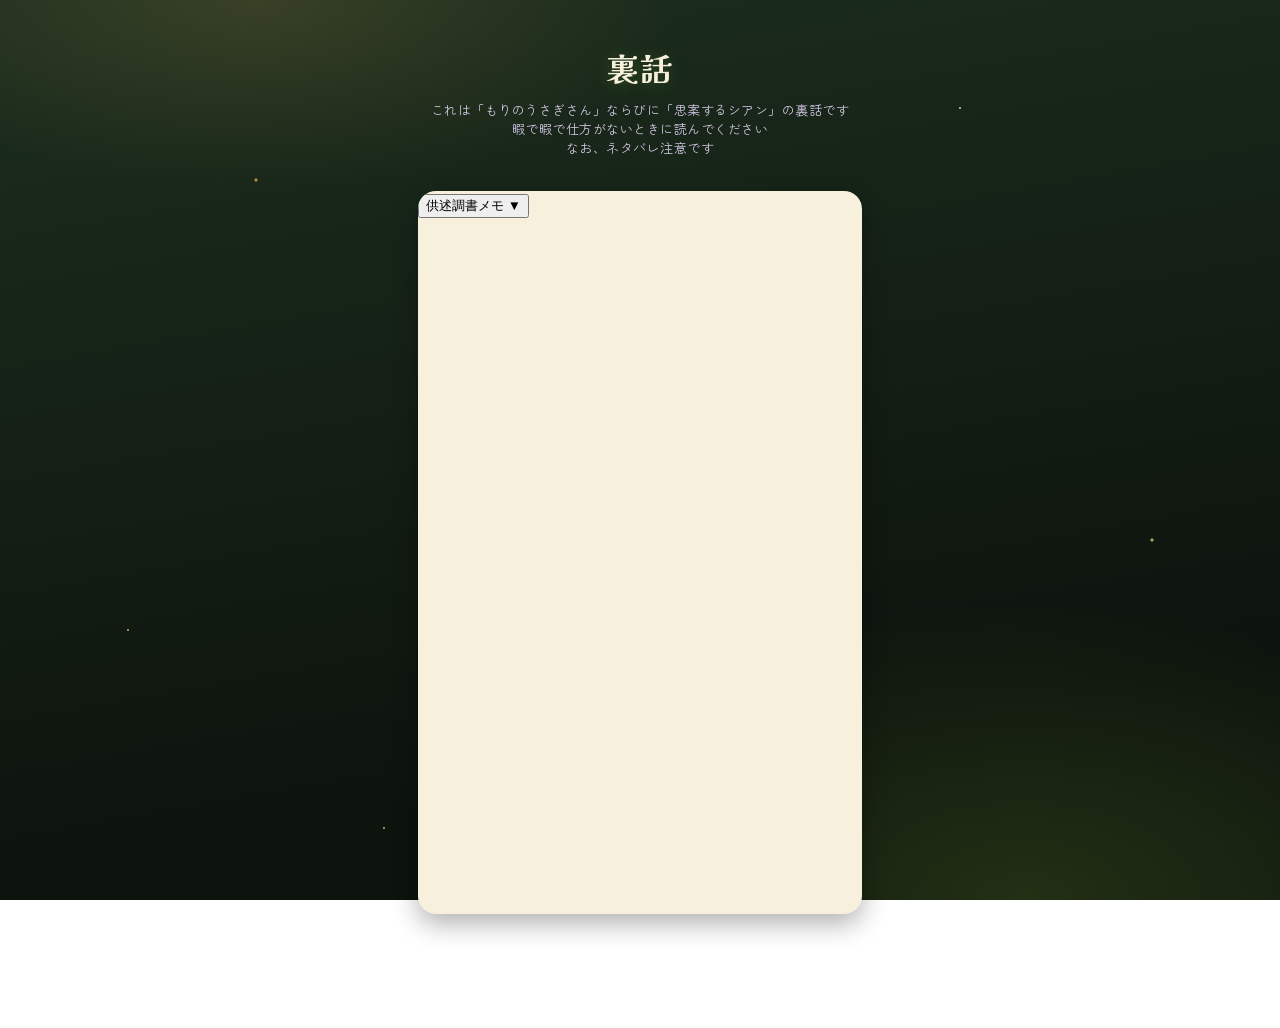
==== behind/index.html @ be64dba6 "まずは表示優先" ====
<!DOCTYPE html>
<html lang="ja">
<head>
<meta charset="UTF-8">
<meta name="viewport" content="width=device-width, initial-scale=1.0">
<meta name="theme-color" content="#10160c">
<title>うらばなし</title>
<link rel="stylesheet" href="../style.css">
</head>
<body>

<div class="wrap">
  <header class="masthead">
    <h1>裏話</h1>
    <p>これは「もりのうさぎさん」ならびに「思案するシアン」の裏話です</p>
    <p>暇で暇で仕方がないときに読んでください</p>
    <p>なお、ネタバレ注意です</p>
  </header>

  <div class="accordion" id="acc-2">
    <button class="accordion-toggle" onclick="toggleAccordion('acc-2')">
      <span>供述調書メモ</span>
      <span class="accordion-icon">▼</span>
    </button>
    <div class="accordion-body">
        1月18日午前10時23分、■■県警察署取調室において、次の通り供述した。<br><br>

        相尾：これからお話を伺わせていただきます。■■県警捜査二課の相尾です。お名前は三上剛(みかみごう)さんでよろしいでしょうか。<br>
        三上：あぁ。<br>
        相尾：では事件について伺いたいと思います。あの日は何が起こったんですか？<br>
        三上：もともと取引の予定が入ってたから、アニキと一緒にそれに出ようとしてた。<br>
        相尾：取引、ですか？<br>
        三上：そ。「新浜の方にとっておきのビルがありますよ！」って言ってきた奴らがいてさ。<br>
        相尾：その日はその方と一緒にビルに向かっていたと聞いていますが。<br>
        三上：合ってるよ。アニキにも聞きゃわかる。<br>
        相尾：そうですか。騙されたと分かったタイミングで通報はなされなかったんですか？<br>
        三上：俺たちみたいなヤツが通報するわけないだろ。まぁ、もし警察に捕まってなかったら、アイツら今頃魚の餌になってただろうなぁ。<br>
        相尾：なるほど。ありがとうございます。一旦今日の聞き込みは以上とさせていただきます。<br>
        三上：あ？もう終わり？<br>
        相尾：こちらで確認したいことは聞けましたので。また何かあればご連絡させていただきます。<br>
        三上：そーですか。まぁ呼ばれない限りこねーよ。こんなとこ。<br>
    </div>
  </div>
  
</body>
</html>
---- style.css ----
@import url("https://fonts.googleapis.com/css2?family=Kaisei+Decol:wght@500;700&family=Zen+Maru+Gothic:wght@400;500;700&family=Yomogi&display=swap");

:root {
  --bg-1: #1c2e1e;
  --bg-2: #0d130d;
  --paper: #f7f0dd;
  --paper-dark: #ecdfb8;
  --ink: #423422;
  --ink-soft: #8c7a56;
  --leaf: #8fc93a;
  --leaf-light: #cdec8e;
  --verified: #6b9c2f;
  --danger: #cf7d6e;
  --gold: #e8b95c;
  --lavender: #b98a4e;
  --serif: "Kaisei Decol", serif;
  --sans: "Zen Maru Gothic", sans-serif;
  --script: "Yomogi", cursive;
}

* { box-sizing: border-box; }

html { scroll-behavior: smooth; }

body {
  margin: 0;
  background:
    radial-gradient(ellipse 55% 35% at 20% 0%, rgba(232, 185, 92, 0.14), transparent 60%),
    radial-gradient(ellipse 70% 55% at 80% 100%, rgba(143, 201, 58, 0.16), transparent 60%),
    linear-gradient(170deg, var(--bg-1), var(--bg-2) 78%);
  background-attachment: fixed;
  color: var(--paper);
  font-family: var(--sans);
  min-height: 100vh;
  padding: 0 0 80px;
}

/* 森にまう蛍の光 */
body::before {
  content: "";
  position: fixed;
  inset: 0;
  pointer-events: none;
  opacity: 0.7;
  z-index: 0;
  background-image:
    radial-gradient(2px 2px at 20% 20%, #e8b95c 60%, transparent 100%),
    radial-gradient(1.5px 1.5px at 75% 12%, #cdec8e 60%, transparent 100%),
    radial-gradient(1.5px 1.5px at 45% 35%, #e8b95c 60%, transparent 100%),
    radial-gradient(2px 2px at 90% 60%, #cdec8e 60%, transparent 100%),
    radial-gradient(1.5px 1.5px at 10% 70%, #e8b95c 60%, transparent 100%),
    radial-gradient(2px 2px at 60% 85%, #cdec8e 60%, transparent 100%),
    radial-gradient(1.5px 1.5px at 30% 92%, #e8b95c 60%, transparent 100%);
  background-repeat: no-repeat;
}

.wrap {
  position: relative;
  z-index: 1;
  max-width: 480px;
  margin: 0 auto;
  padding: 44px 18px calc(20px + env(safe-area-inset-bottom, 0px));
}

/* ---------- ヘッダー ---------- */
.masthead {
  text-align: center;
  margin-bottom: 34px;
}

.masthead .tag {
  font-family: var(--script);
  font-size: 15px;
  letter-spacing: 1px;
  color: var(--leaf-light);
  display: block;
  margin-bottom: 10px;
}

.masthead h1 {
  font-family: var(--serif);
  font-weight: 700;
  font-size: 32px;
  letter-spacing: 2px;
  margin: 0 0 10px;
  color: var(--paper);
  text-shadow: 0 2px 18px rgba(143, 201, 58, 0.25);
}

.masthead p {
  font-size: 13px;
  color: #cfc4e0;
  margin: 0;
  letter-spacing: 0.5px;
}

.masthead .deco {
  color: var(--gold);
  letter-spacing: 8px;
  font-size: 12px;
  display: block;
  margin-top: 14px;
  opacity: 0.8;
}

/* ---------- 進捗トラッカー ---------- */
.progress {
  display: flex;
  justify-content: center;
  gap: 10px;
  margin: 0 0 30px;
  flex-wrap: wrap;
}

.progress .dot {
  width: 32px;
  height: 32px;
  border: 1.5px solid rgba(255, 255, 255, 0.25);
  border-radius: 50%;
  display: flex;
  align-items: center;
  justify-content: center;
  font-family: var(--sans);
  font-weight: 700;
  font-size: 12px;
  color: rgba(255, 255, 255, 0.4);
  transition: all 0.4s ease;
  background: rgba(255, 255, 255, 0.03);
}

.progress .dot.done {
  border-color: var(--leaf);
  color: var(--leaf-light);
  background: rgba(143, 201, 58, 0.16);
}

.progress .dot.current {
  border-color: var(--gold);
  color: var(--gold);
  box-shadow: 0 0 0 4px rgba(240, 196, 109, 0.15);
}

/* ---------- 注意事項カード（巻物ふう） ---------- */
.notice {
  background: var(--paper-dark);
  color: var(--ink);
  border-radius: 18px;
  padding: 22px 22px 20px;
  margin-bottom: 24px;
  position: relative;
  box-shadow: 0 14px 32px rgba(0, 0, 0, 0.35);
  border: 1px dashed #c9b489;
}

.notice::before {
  content: "🦉";
  display: block;
  text-align: center;
  color: var(--leaf);
  font-size: 16px;
  margin-bottom: 8px;
}

.notice h2 {
  font-family: var(--serif);
  font-size: 16px;
  text-align: center;
  margin: 0 0 14px;
  color: var(--ink);
}

.notice ul {
  margin: 0;
  padding: 0;
  list-style: none;
}

.notice li {
  font-size: 13px;
  line-height: 1.8;
  padding-left: 22px;
  position: relative;
  margin-bottom: 8px;
  color: var(--ink);
}

.notice li:last-child { margin-bottom: 0; }

.notice li::before {
  content: "🌿";
  position: absolute;
  left: 0;
  top: 0.5px;
  font-size: 12px;
}

/* ---------- カード（お話のページ） ---------- */
.case {
  background: var(--paper);
  color: var(--ink);
  border-radius: 22px;
  padding: 28px 24px 26px;
  margin-bottom: 26px;
  position: relative;
  box-shadow: 0 18px 40px rgba(0, 0, 0, 0.4), 0 1px 0 rgba(255, 255, 255, 0.5) inset;
  animation: rise 0.5s ease both;
}

@keyframes rise {
  from { opacity: 0; transform: translateY(14px); }
  to   { opacity: 1; transform: translateY(0); }
}

.case::before {
  content: "🌲 · 🍄 · 🌲";
  display: block;
  text-align: center;
  color: var(--leaf);
  font-size: 12px;
  letter-spacing: 3px;
  margin-bottom: 14px;
  opacity: 0.75;
}

.case .label {
  font-family: var(--script);
  font-size: 15px;
  color: var(--verified);
  display: flex;
  justify-content: space-between;
  align-items: center;
  margin-bottom: 12px;
}

.case .label .stamp {
  font-family: var(--sans);
  font-weight: 700;
  font-size: 10px;
  letter-spacing: 1px;
  color: #fff;
  background: var(--verified);
  padding: 4px 11px;
  border-radius: 999px;
  opacity: 0;
  transform: scale(1.5) rotate(-6deg);
  transition: all 0.35s cubic-bezier(0.2, 1.4, 0.4, 1);
}

.case.solved .label .stamp {
  opacity: 1;
  transform: scale(1) rotate(-6deg);
}

.case .question {
  font-family: var(--serif);
  font-size: 18px;
  line-height: 1.85;
  margin: 0 0 22px;
}

.case form {
  display: flex;
  gap: 10px;
}

.case input[type="text"] {
  flex: 1;
  font-family: var(--sans);
  font-size: 15px;
  padding: 13px 16px;
  border: 1.5px solid #e2d3ae;
  border-radius: 999px;
  background: #fffbf2;
  color: var(--ink);
  outline: none;
  transition: border-color 0.2s, box-shadow 0.2s;
}

.case input[type="text"]:focus {
  border-color: var(--leaf);
  box-shadow: 0 0 0 4px rgba(143, 201, 58, 0.18);
}

.case button {
  font-family: var(--sans);
  font-weight: 700;
  font-size: 14px;
  letter-spacing: 0.5px;
  padding: 13px 22px;
  border: none;
  border-radius: 999px;
  background: var(--leaf);
  color: #22350c;
  cursor: pointer;
  transition: background 0.2s, transform 0.1s;
}

.case button:hover { background: var(--leaf-light); }
.case button:active { transform: translateY(1px); }

.case .feedback {
  margin-top: 12px;
  font-size: 13px;
  font-family: var(--sans);
  letter-spacing: 0.3px;
  min-height: 18px;
}

.case .feedback.wrong { color: var(--danger); }
.case .feedback.correct { color: var(--verified); font-weight: 700; }

.case.shake { animation: rise 0.5s ease both, shake 0.4s ease; }
@keyframes shake {
  0%, 100% { transform: translateX(0); }
  20% { transform: translateX(-6px); }
  40% { transform: translateX(5px); }
  60% { transform: translateX(-4px); }
  80% { transform: translateX(3px); }
}

/* 正解画像（ポラロイドふう） */
.reveal {
  margin-top: 20px;
  max-height: 0;
  overflow: hidden;
  transition: max-height 0.6s ease;
}

.reveal .polaroid {
  background: #fff;
  padding: 10px 10px 16px;
  border-radius: 10px;
  box-shadow: 0 10px 24px rgba(0, 0, 0, 0.25);
}

.reveal .polaroid + .polaroid {
  margin-top: 14px;
}

.reveal img {
  width: 100%;
  display: block;
  border-radius: 4px;
  cursor: zoom-in;
}

.reveal .caption {
  font-family: var(--script);
  font-size: 13px;
  color: var(--ink-soft);
  text-align: center;
  margin-top: 8px;
}

/* ---------- 画像の拡大表示（ライトボックス） ---------- */
.lightbox {
  position: fixed;
  inset: 0;
  background: rgba(10, 14, 8, 0.92);
  display: flex;
  align-items: center;
  justify-content: center;
  padding: 24px;
  opacity: 0;
  visibility: hidden;
  transition: opacity 0.25s ease;
  z-index: 100;
}

.lightbox.open {
  opacity: 1;
  visibility: visible;
}

.lightbox img {
  max-width: 100%;
  max-height: 100%;
  border-radius: 6px;
  box-shadow: 0 20px 60px rgba(0, 0, 0, 0.6);
}

.lightbox-close {
  position: absolute;
  top: max(18px, env(safe-area-inset-top, 0px));
  right: 18px;
  width: 40px;
  height: 40px;
  border-radius: 50%;
  border: 1.5px solid rgba(255, 255, 255, 0.3);
  background: rgba(0, 0, 0, 0.3);
  color: var(--paper);
  font-size: 16px;
  cursor: pointer;
}

.case.solved input,
.case.solved button {
  opacity: 0.45;
  pointer-events: none;
}

/* ---------- 完了メッセージ ---------- */
.finale {
  text-align: center;
  padding: 36px 20px;
  animation: rise 0.6s ease both;
}

.finale .tag {
  font-family: var(--script);
  font-size: 15px;
  letter-spacing: 2px;
  color: var(--gold);
}

.finale h2 {
  font-family: var(--serif);
  font-size: 24px;
  margin: 10px 0;
  color: var(--paper);
}

.finale p {
  color: #cfc4e0;
  font-size: 14px;
}

/* ---------- 合言葉ゲート ---------- */
.passgate {
  margin-top: 8px;
  padding: 22px 20px;
  border-radius: 20px;
  border: 1.5px dashed rgba(185, 163, 221, 0.5);
  background: rgba(255, 255, 255, 0.04);
  text-align: center;
}

.passgate-label {
  font-family: var(--script);
  font-size: 15px;
  letter-spacing: 0.5px;
  color: var(--lavender);
  margin: 0 0 12px;
}

.passgate form {
  display: flex;
  gap: 8px;
}

.passgate input[type="text"] {
  flex: 1;
  font-family: var(--sans);
  font-size: 14px;
  padding: 12px 15px;
  border: 1.5px solid rgba(185, 163, 221, 0.4);
  border-radius: 999px;
  background: rgba(255, 255, 255, 0.06);
  color: var(--paper);
  outline: none;
  transition: border-color 0.2s, box-shadow 0.2s;
}

.passgate input[type="text"]::placeholder { color: #8f83a8; }

.passgate input[type="text"]:focus {
  border-color: var(--lavender);
  box-shadow: 0 0 0 4px rgba(185, 163, 221, 0.18);
}

.passgate button {
  font-family: var(--sans);
  font-weight: 700;
  font-size: 14px;
  padding: 12px 20px;
  border: 1.5px solid var(--lavender);
  border-radius: 999px;
  background: transparent;
  color: var(--lavender);
  cursor: pointer;
  transition: background 0.2s, color 0.2s;
}

.passgate button:hover { background: var(--lavender); color: #241a3d; }

.passgate .feedback { margin-top: 12px; margin-bottom: 0; }
.passgate .feedback.correct { color: var(--leaf-light); font-weight: 700; }
.passgate .feedback.wrong { color: var(--danger); }

/* ---------- ナビ / フッター ---------- */
.nav-link {
  display: block;
  text-align: center;
  margin: 8px auto 0;
}

.nav-link a {
  color: var(--leaf-light);
  font-family: var(--script);
  font-size: 15px;
  letter-spacing: 0.5px;
  text-decoration: none;
  border-bottom: 1px dotted var(--leaf);
  padding-bottom: 2px;
}

.nav-link a:hover { color: var(--paper); }

/* ============================================================
   ヒントページ（アコーディオン）
   ============================================================ */
.accordion {
  border-radius: 18px;
  overflow: hidden;
  margin-bottom: 14px;
  background: var(--paper);
  box-shadow: 0 10px 26px rgba(0, 0, 0, 0.3);
}

.accordion .acc-head {
  width: 100%;
  display: flex;
  justify-content: space-between;
  align-items: center;
  gap: 12px;
  background: var(--paper);
  color: var(--ink);
  border: none;
  padding: 18px 22px;
  cursor: pointer;
  text-align: left;
  font-family: var(--serif);
  font-size: 16px;
}

.accordion .acc-head .num {
  font-family: var(--script);
  font-size: 14px;
  color: var(--verified);
  margin-right: 8px;
}

.accordion .acc-head .chev {
  color: var(--ink-soft);
  transition: transform 0.3s ease;
  flex-shrink: 0;
}

.accordion.open .acc-head .chev { transform: rotate(180deg); }

.accordion .acc-body {
  max-height: 0;
  overflow: hidden;
  transition: max-height 0.4s ease;
  background: var(--paper-dark);
}

.accordion.open .acc-body {
  max-height: 800px;
}

.acc-body-inner {
  padding: 4px 22px 20px;
}

.hint-row {
  display: flex;
  align-items: flex-start;
  gap: 10px;
  padding: 12px 0;
  border-top: 1px dashed #d2bd8e;
}

.hint-row .hnum {
  font-family: var(--script);
  font-size: 13px;
  color: var(--ink-soft);
  padding-top: 2px;
  flex-shrink: 0;
  width: 52px;
}

.redact {
  flex: 1;
  font-size: 14px;
  line-height: 1.8;
  color: var(--ink);
}

.acc-body-inner .qtext {
  font-size: 13px;
  color: var(--ink-soft);
  padding-bottom: 10px;
  line-height: 1.8;
  font-family: var(--serif);
}

@media (max-width: 480px) {
  .masthead h1 { font-size: 26px; letter-spacing: 1px; }
  .case { padding: 24px 18px 22px; }
  .case form { flex-direction: column; }
  .case button { width: 100%; }
}
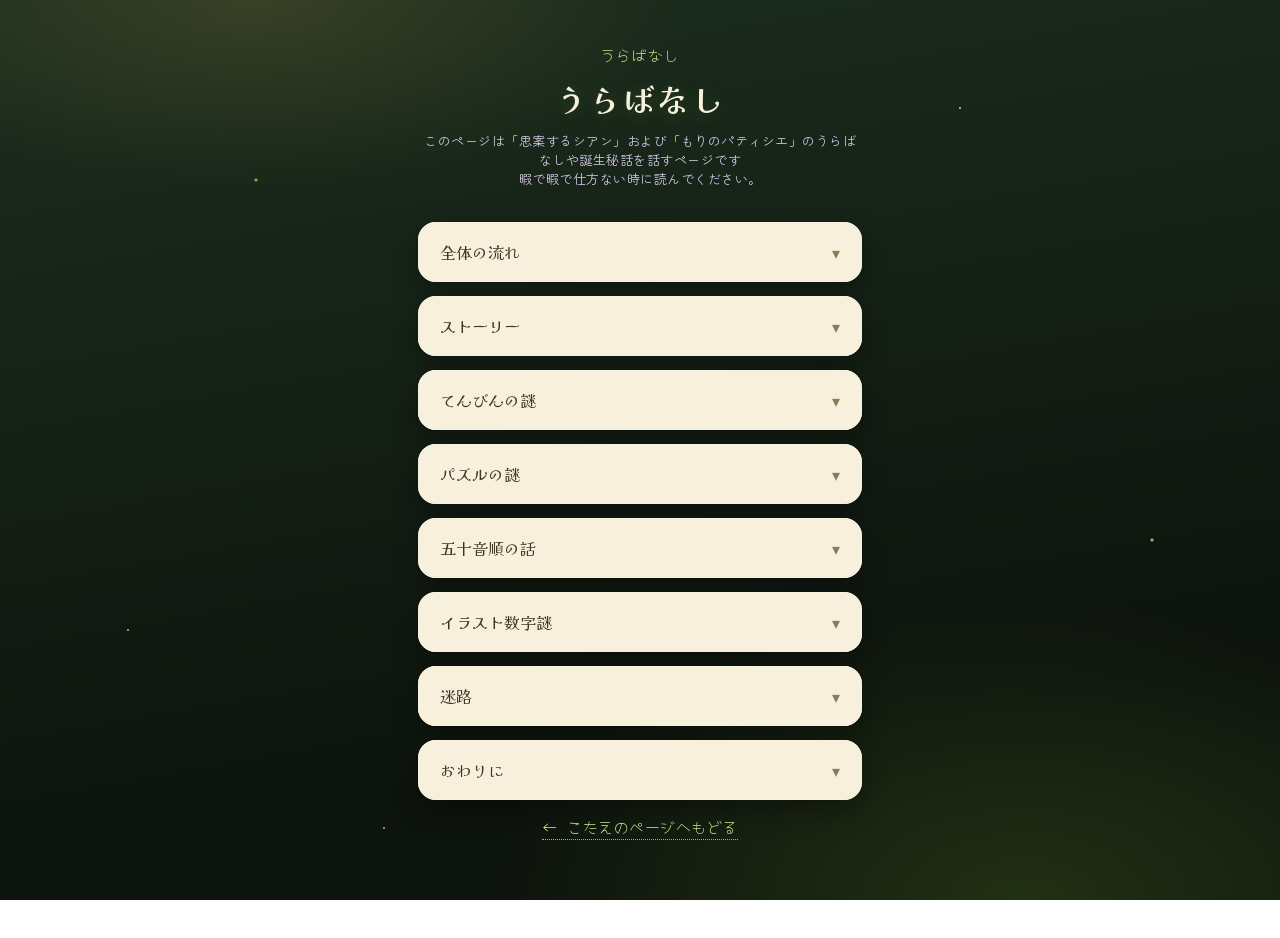
==== commit 6c232e82: "うらばなし実装" ====
--- a/behind/index.html
+++ b/behind/index.html
@@ -11,36 +11,84 @@
 
 <div class="wrap">
   <header class="masthead">
-    <h1>裏話</h1>
-    <p>これは「もりのうさぎさん」ならびに「思案するシアン」の裏話です</p>
-    <p>暇で暇で仕方がないときに読んでください</p>
-    <p>なお、ネタバレ注意です</p>
+    <span class="tag">うらばなし</span>
+    <h1>うらばなし</h1>
+    <p>このページは「思案するシアン」および「もりのパティシエ」のうらばなしや誕生秘話を話すページです</p>
+    <p>暇で暇で仕方ない時に読んでください。</p>
   </header>
 
-  <div class="accordion" id="acc-2">
-    <button class="accordion-toggle" onclick="toggleAccordion('acc-2')">
-      <span>供述調書メモ</span>
-      <span class="accordion-icon">▼</span>
-    </button>
-    <div class="accordion-body">
-        1月18日午前10時23分、■■県警察署取調室において、次の通り供述した。<br><br>
+  <main id="hint-area"></main>
 
-        相尾：これからお話を伺わせていただきます。■■県警捜査二課の相尾です。お名前は三上剛(みかみごう)さんでよろしいでしょうか。<br>
-        三上：あぁ。<br>
-        相尾：では事件について伺いたいと思います。あの日は何が起こったんですか？<br>
-        三上：もともと取引の予定が入ってたから、アニキと一緒にそれに出ようとしてた。<br>
-        相尾：取引、ですか？<br>
-        三上：そ。「新浜の方にとっておきのビルがありますよ！」って言ってきた奴らがいてさ。<br>
-        相尾：その日はその方と一緒にビルに向かっていたと聞いていますが。<br>
-        三上：合ってるよ。アニキにも聞きゃわかる。<br>
-        相尾：そうですか。騙されたと分かったタイミングで通報はなされなかったんですか？<br>
-        三上：俺たちみたいなヤツが通報するわけないだろ。まぁ、もし警察に捕まってなかったら、アイツら今頃魚の餌になってただろうなぁ。<br>
-        相尾：なるほど。ありがとうございます。一旦今日の聞き込みは以上とさせていただきます。<br>
-        三上：あ？もう終わり？<br>
-        相尾：こちらで確認したいことは聞けましたので。また何かあればご連絡させていただきます。<br>
-        三上：そーですか。まぁ呼ばれない限りこねーよ。こんなとこ。<br>
-    </div>
+  <div class="nav-link">
+    <a href="../index.html">← こたえのページへもどる</a>
   </div>
-  
+</div>
+
+<script src="behind-data.js"></script>
+<script>
+(function () {
+  const area = document.getElementById("hint-area");
+
+  // hints[from] 以降を、1段ずつネストしたアコーディオンとして組み立てる
+  function buildHintChain(hints, from) {
+    if (from >= hints.length) return null;
+
+    const wrap = document.createElement("div");
+    wrap.className = "acc-body-inner";
+
+    const p = document.createElement("p");
+    p.className = "redact";
+    p.innerHTML = hints[from];
+    wrap.appendChild(p);
+
+    const rest = buildHintChain(hints, from + 1);
+    if (rest) {
+      const nested = document.createElement("section");
+      nested.className = "accordion nested";
+
+      const nestedHead = document.createElement("button");
+      nestedHead.type = "button";
+      nestedHead.className = "acc-head";
+      nestedHead.innerHTML = `<span>さらにヒントを見る</span><span class="chev">▾</span>`;
+      nestedHead.addEventListener("click", () => {
+        nested.classList.toggle("open");
+      });
+
+      const nestedBody = document.createElement("div");
+      nestedBody.className = "acc-body";
+      nestedBody.appendChild(rest);
+
+      nested.appendChild(nestedHead);
+      nested.appendChild(nestedBody);
+      wrap.appendChild(nested);
+    }
+
+    return wrap;
+  }
+
+  HINTS.forEach((item) => {
+    const acc = document.createElement("section");
+    acc.className = "accordion";
+
+    const head = document.createElement("button");
+    head.type = "button";
+    head.className = "acc-head";
+    head.innerHTML = `<span>${item.title}</span><span class="chev">▾</span>`;
+    head.addEventListener("click", () => {
+      acc.classList.toggle("open");
+    });
+
+    const body = document.createElement("div");
+    body.className = "acc-body";
+
+    const chain = buildHintChain(item.hints || [], 0);
+    if (chain) body.appendChild(chain);
+
+    acc.appendChild(head);
+    acc.appendChild(body);
+    area.appendChild(acc);
+  });
+})();
+</script>
 </body>
 </html>
--- a/style.css
+++ b/style.css
@@ -153,7 +153,7 @@
 }
 
 .notice::before {
-  content: "🦉";
+  content: "";
   display: block;
   text-align: center;
   color: var(--leaf);
